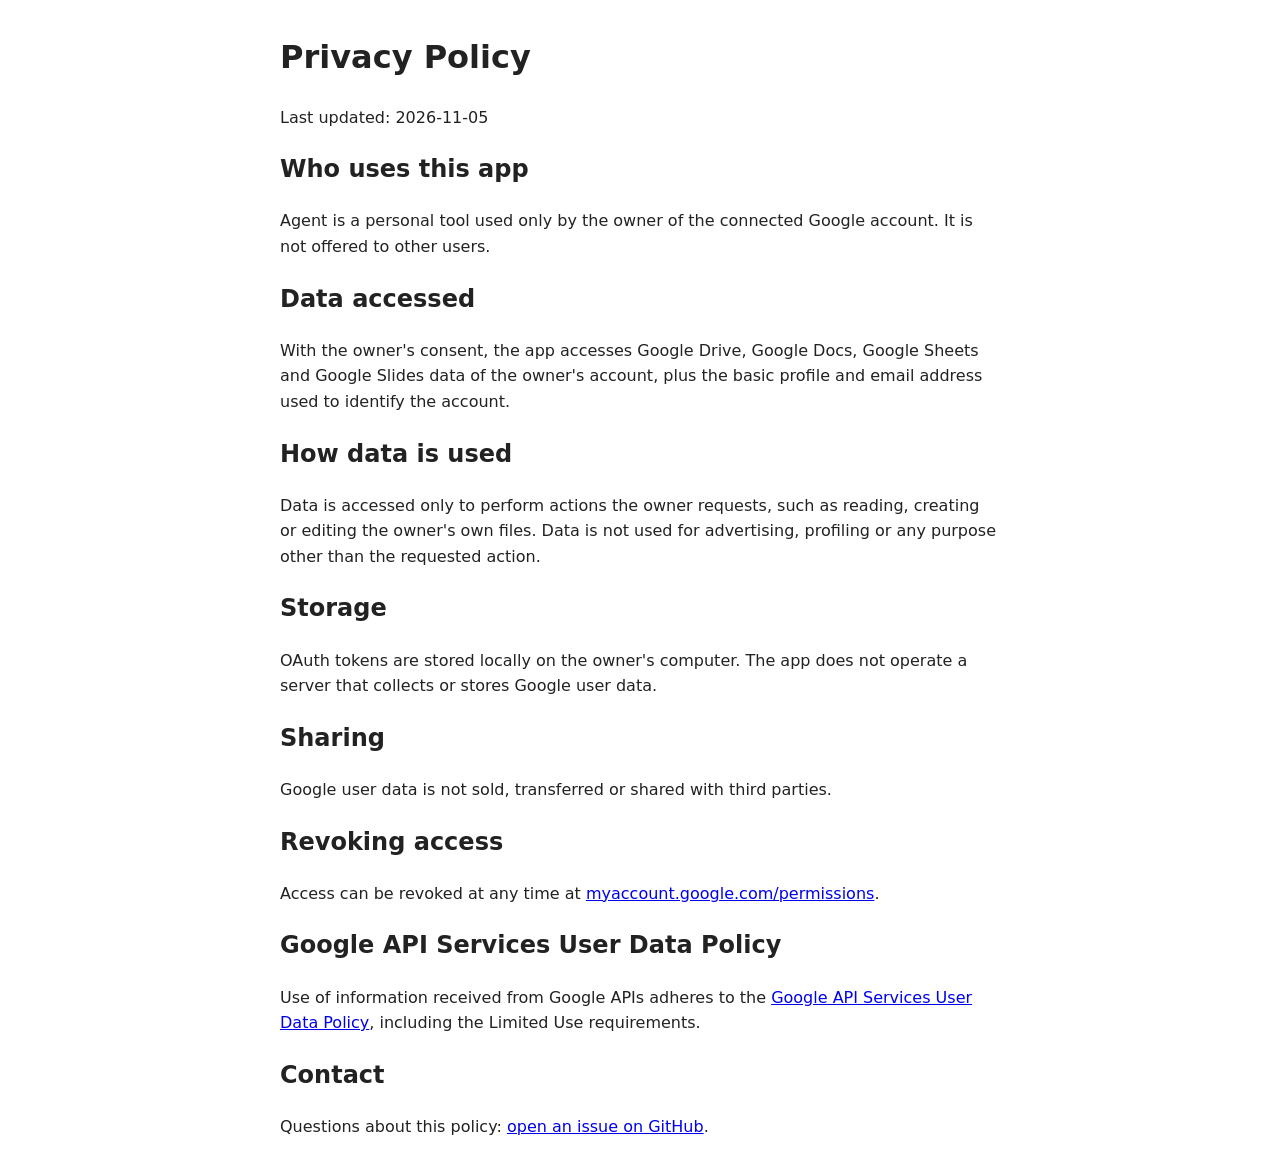
==== privacy.html @ 416c2a38 "Add home page and privacy policy" ====
<!doctype html>
<html lang="en">
<head>
<meta charset="utf-8">
<meta name="viewport" content="width=device-width, initial-scale=1">
<title>Agent - Privacy Policy</title>
<style>body{font-family:system-ui,sans-serif;max-width:720px;margin:2rem auto;padding:0 1rem;line-height:1.6;color:#222}</style>
</head>
<body>
<h1>Privacy Policy</h1>
<p>Last updated: 2026-11-05</p>
<h2>Who uses this app</h2>
<p>Agent is a personal tool used only by the owner of the connected Google account. It is not offered to other users.</p>
<h2>Data accessed</h2>
<p>With the owner's consent, the app accesses Google Drive, Google Docs, Google Sheets and Google Slides data of the owner's account, plus the basic profile and email address used to identify the account.</p>
<h2>How data is used</h2>
<p>Data is accessed only to perform actions the owner requests, such as reading, creating or editing the owner's own files. Data is not used for advertising, profiling or any purpose other than the requested action.</p>
<h2>Storage</h2>
<p>OAuth tokens are stored locally on the owner's computer. The app does not operate a server that collects or stores Google user data.</p>
<h2>Sharing</h2>
<p>Google user data is not sold, transferred or shared with third parties.</p>
<h2>Revoking access</h2>
<p>Access can be revoked at any time at <a href="https://myaccount.google.com/permissions">myaccount.google.com/permissions</a>.</p>
<h2>Google API Services User Data Policy</h2>
<p>Use of information received from Google APIs adheres to the <a href="https://developers.google.com/terms/api-services-user-data-policy">Google API Services User Data Policy</a>, including the Limited Use requirements.</p>
<h2>Contact</h2>
<p>Questions about this policy: <a href="https://github.com/dangvannghia20081994/oauth-agent/issues">open an issue on GitHub</a>.</p>
</body>
</html>
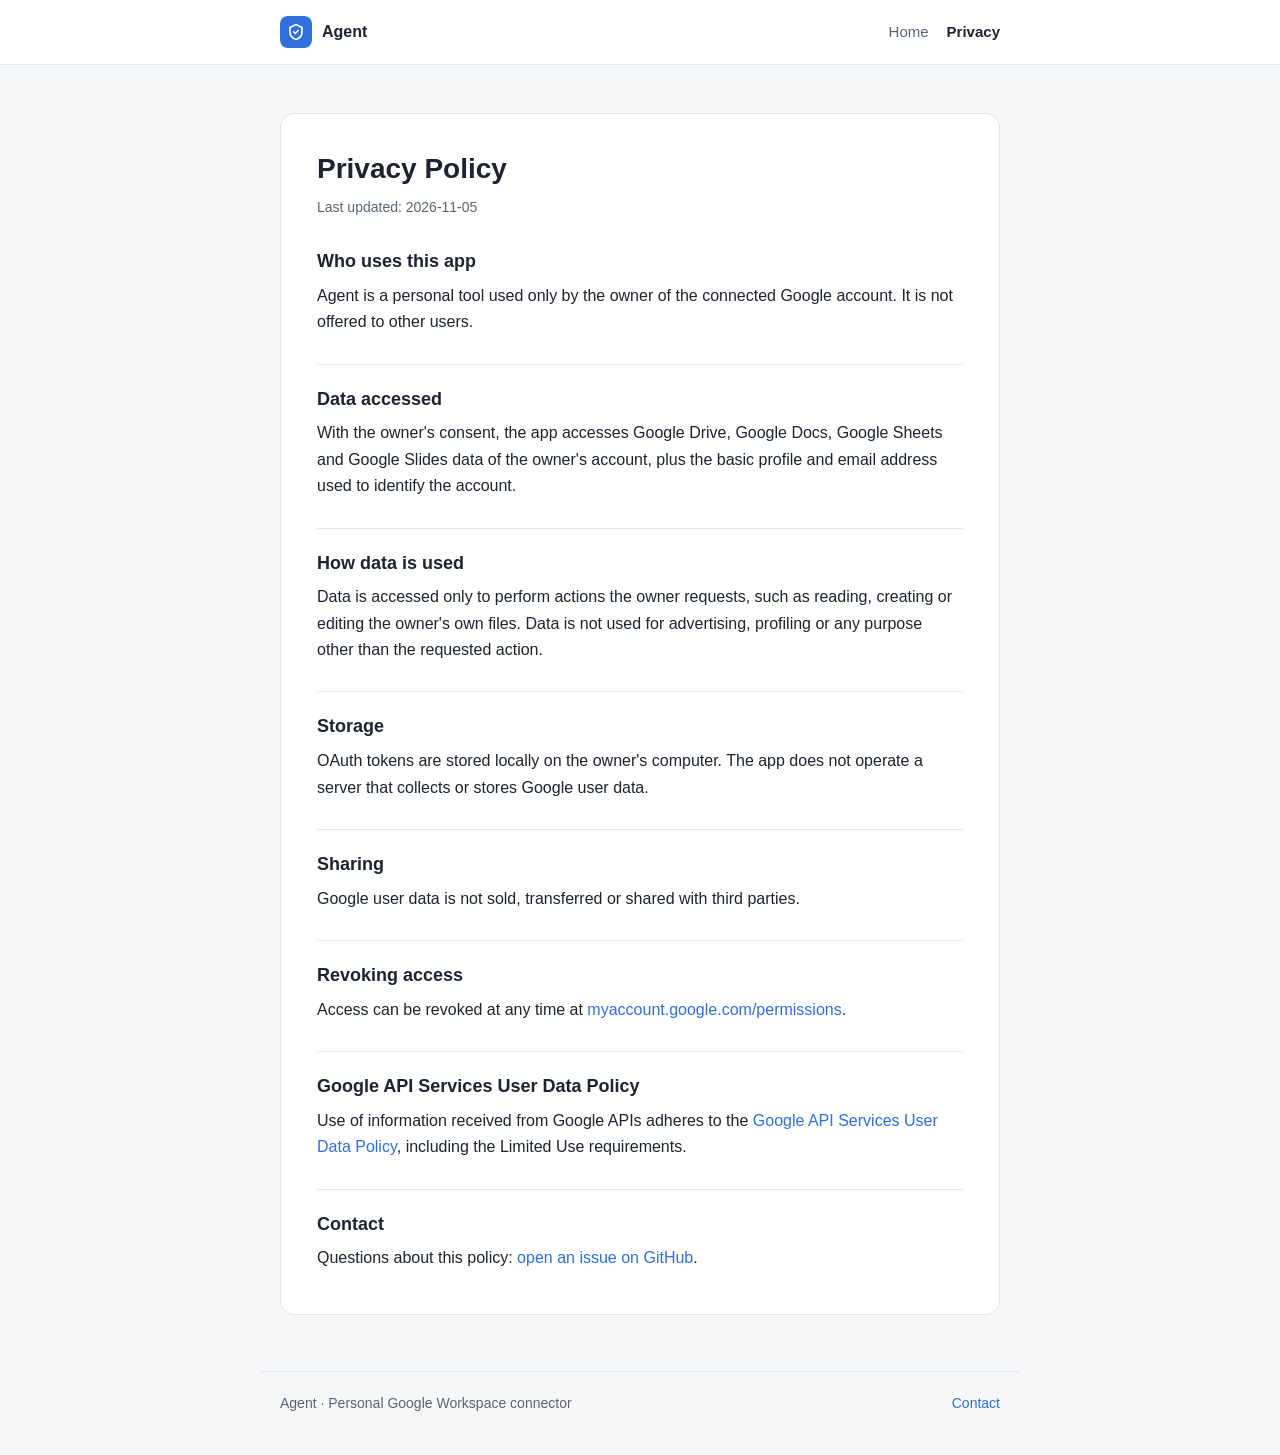
==== commit 04a3f2a9: "Redesign home page and privacy policy" ====
--- a/privacy.html
+++ b/privacy.html
@@ -4,11 +4,13 @@
 <meta charset="utf-8">
 <meta name="viewport" content="width=device-width, initial-scale=1">
 <title>Agent - Privacy Policy</title>
-<style>body{font-family:system-ui,sans-serif;max-width:720px;margin:2rem auto;padding:0 1rem;line-height:1.6;color:#222}</style>
+<link rel="stylesheet" href="style.css">
 </head>
 <body>
+<header><div class="wrap"><a class="brand" href="./"><span class="logo"><svg width="18" height="18" viewBox="0 0 24 24" fill="none" stroke="#fff" stroke-width="2.2" stroke-linecap="round" stroke-linejoin="round"><path d="M12 2l8 4v6c0 5-3.5 8.5-8 10-4.5-1.5-8-5-8-10V6z"/><path d="M9 12l2 2 4-4"/></svg></span>Agent</a><nav><a href="./">Home</a><a href="privacy.html" aria-current="page">Privacy</a></nav></div></header>
+<main><div class="wrap"><article class="doc">
 <h1>Privacy Policy</h1>
-<p>Last updated: 2026-11-05</p>
+<p class="meta">Last updated: 2026-11-05</p>
 <h2>Who uses this app</h2>
 <p>Agent is a personal tool used only by the owner of the connected Google account. It is not offered to other users.</p>
 <h2>Data accessed</h2>
@@ -25,5 +27,7 @@
 <p>Use of information received from Google APIs adheres to the <a href="https://developers.google.com/terms/api-services-user-data-policy">Google API Services User Data Policy</a>, including the Limited Use requirements.</p>
 <h2>Contact</h2>
 <p>Questions about this policy: <a href="https://github.com/dangvannghia20081994/oauth-agent/issues">open an issue on GitHub</a>.</p>
+</article></div></main>
+<footer><div class="wrap"><span>Agent · Personal Google Workspace connector</span><a href="https://github.com/dangvannghia20081994/oauth-agent/issues">Contact</a></div></footer>
 </body>
 </html>
--- a/style.css
+++ b/style.css
@@ -0,0 +1,34 @@
+:root{--bg:#f6f7f9;--panel:#fff;--ink:#1d2330;--muted:#5b6475;--line:#e3e6ec;--accent:#2f6fde;--accent-soft:#e8f0fd}
+@media (prefers-color-scheme:dark){:root{--bg:#0f1218;--panel:#171b23;--ink:#e6e9ef;--muted:#9aa3b2;--line:#262c37;--accent:#6b9cff;--accent-soft:#1c2740}}
+*{box-sizing:border-box}
+html{-webkit-text-size-adjust:100%}
+body{margin:0;background:var(--bg);color:var(--ink);font:16px/1.65 -apple-system,BlinkMacSystemFont,"Segoe UI",Roboto,"Helvetica Neue",Arial,sans-serif}
+a{color:var(--accent);text-decoration:none}a:hover{text-decoration:underline}
+.wrap{max-width:760px;margin:0 auto;padding:0 20px}
+header{border-bottom:1px solid var(--line);background:var(--panel)}
+header .wrap{display:flex;align-items:center;justify-content:space-between;height:64px}
+.brand{display:flex;align-items:center;gap:10px;font-weight:650;color:var(--ink)}
+.brand:hover{text-decoration:none}
+.logo{width:32px;height:32px;border-radius:8px;background:var(--accent);display:grid;place-items:center}
+nav{display:flex;gap:18px;font-size:15px}
+nav a{color:var(--muted)}nav a[aria-current]{color:var(--ink);font-weight:600}
+main{padding:48px 0 32px}
+.hero h1{font-size:34px;line-height:1.2;margin:0 0 12px;letter-spacing:-.01em}
+.hero p{font-size:18px;color:var(--muted);margin:0 0 28px;max-width:600px}
+.badge{display:inline-block;font-size:13px;font-weight:600;color:var(--accent);background:var(--accent-soft);padding:3px 10px;border-radius:999px;margin-bottom:14px}
+.grid{display:grid;grid-template-columns:repeat(2,minmax(0,1fr));gap:14px;margin:0 0 28px}
+@media (max-width:600px){.grid{grid-template-columns:1fr}.hero h1{font-size:28px}}
+.card{background:var(--panel);border:1px solid var(--line);border-radius:12px;padding:18px 20px}
+.card h3{margin:0 0 4px;font-size:16px}
+.card p{margin:0;color:var(--muted);font-size:15px}
+.doc{background:var(--panel);border:1px solid var(--line);border-radius:14px;padding:32px 36px}
+@media (max-width:600px){.doc{padding:22px 20px}}
+.doc h1{font-size:28px;margin:0 0 4px}
+.meta{color:var(--muted);font-size:14px;margin:0 0 24px}
+.doc h2{font-size:18px;margin:28px 0 6px;padding-top:20px;border-top:1px solid var(--line)}
+.doc h2:first-of-type{border-top:0;padding-top:0}
+.doc p{margin:0 0 10px}
+.btn{display:inline-block;background:var(--accent);color:#fff;font-weight:600;padding:10px 18px;border-radius:9px}
+.btn:hover{text-decoration:none;opacity:.92}
+footer{color:var(--muted);font-size:14px;padding:24px 0 40px}
+footer .wrap{display:flex;justify-content:space-between;flex-wrap:wrap;gap:8px;border-top:1px solid var(--line);padding-top:20px}
